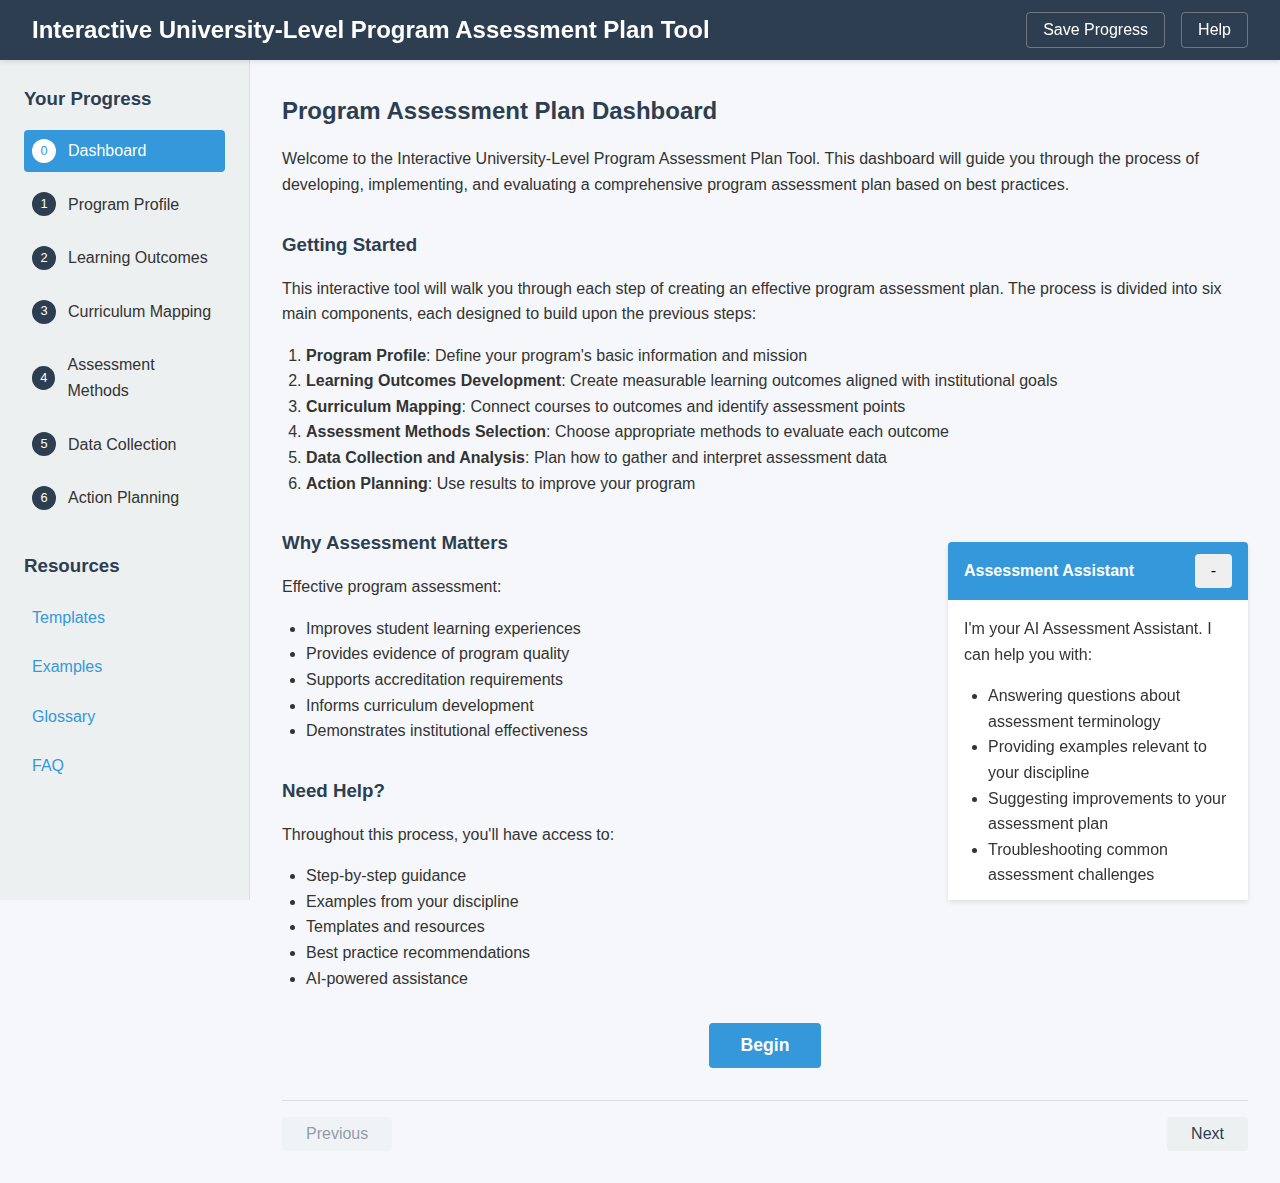
==== index.html @ 65277e97 "Add files via upload" ====
<!DOCTYPE html>
<html lang="en">
<head>
    <meta charset="UTF-8">
    <meta name="viewport" content="width=device-width, initial-scale=1.0">
    <title>Interactive Program Assessment Plan Tool</title>
    <link rel="stylesheet" href="styles.css">
</head>
<body>
    <div class="app-container">
        <header class="app-header">
            <h1>Interactive University-Level Program Assessment Plan Tool</h1>
            <div class="user-controls">
                <button id="save-progress-btn">Save Progress</button>
                <button id="help-btn">Help</button>
            </div>
        </header>

        <div class="main-content">
            <nav class="sidebar">
                <div class="progress-tracker">
                    <h3>Your Progress</h3>
                    <ul class="progress-list">
                        <li class="progress-item active" data-module="dashboard">
                            <span class="progress-number">0</span>
                            <span class="progress-label">Dashboard</span>
                        </li>
                        <li class="progress-item" data-module="program-profile">
                            <span class="progress-number">1</span>
                            <span class="progress-label">Program Profile</span>
                        </li>
                        <li class="progress-item" data-module="learning-outcomes">
                            <span class="progress-number">2</span>
                            <span class="progress-label">Learning Outcomes</span>
                        </li>
                        <li class="progress-item" data-module="curriculum-mapping">
                            <span class="progress-number">3</span>
                            <span class="progress-label">Curriculum Mapping</span>
                        </li>
                        <li class="progress-item" data-module="assessment-methods">
                            <span class="progress-number">4</span>
                            <span class="progress-label">Assessment Methods</span>
                        </li>
                        <li class="progress-item" data-module="data-collection">
                            <span class="progress-number">5</span>
                            <span class="progress-label">Data Collection</span>
                        </li>
                        <li class="progress-item" data-module="action-planning">
                            <span class="progress-number">6</span>
                            <span class="progress-label">Action Planning</span>
                        </li>
                    </ul>
                </div>
                <div class="resources-section">
                    <h3>Resources</h3>
                    <ul class="resources-list">
                        <li><a href="#" class="resource-link" data-resource="templates">Templates</a></li>
                        <li><a href="#" class="resource-link" data-resource="examples">Examples</a></li>
                        <li><a href="#" class="resource-link" data-resource="glossary">Glossary</a></li>
                        <li><a href="#" class="resource-link" data-resource="faq">FAQ</a></li>
                    </ul>
                </div>
            </nav>

            <div class="content-area">
                <div id="module-container" class="module-container">
                    <!-- Module content will be loaded here -->
                    <div id="dashboard-module" class="module-content active">
                        <h2>Program Assessment Plan Dashboard</h2>
                        <div class="welcome-message">
                            <p>Welcome to the Interactive University-Level Program Assessment Plan Tool. This dashboard will guide you through the process of developing, implementing, and evaluating a comprehensive program assessment plan based on best practices.</p>
                        </div>

                        <div class="getting-started">
                            <h3>Getting Started</h3>
                            <p>This interactive tool will walk you through each step of creating an effective program assessment plan. The process is divided into six main components, each designed to build upon the previous steps:</p>
                            <ol>
                                <li><strong>Program Profile</strong>: Define your program's basic information and mission</li>
                                <li><strong>Learning Outcomes Development</strong>: Create measurable learning outcomes aligned with institutional goals</li>
                                <li><strong>Curriculum Mapping</strong>: Connect courses to outcomes and identify assessment points</li>
                                <li><strong>Assessment Methods Selection</strong>: Choose appropriate methods to evaluate each outcome</li>
                                <li><strong>Data Collection and Analysis</strong>: Plan how to gather and interpret assessment data</li>
                                <li><strong>Action Planning</strong>: Use results to improve your program</li>
                            </ol>
                        </div>

                        <div class="why-assessment">
                            <h3>Why Assessment Matters</h3>
                            <p>Effective program assessment:</p>
                            <ul>
                                <li>Improves student learning experiences</li>
                                <li>Provides evidence of program quality</li>
                                <li>Supports accreditation requirements</li>
                                <li>Informs curriculum development</li>
                                <li>Demonstrates institutional effectiveness</li>
                            </ul>
                        </div>

                        <div class="help-section">
                            <h3>Need Help?</h3>
                            <p>Throughout this process, you'll have access to:</p>
                            <ul>
                                <li>Step-by-step guidance</li>
                                <li>Examples from your discipline</li>
                                <li>Templates and resources</li>
                                <li>Best practice recommendations</li>
                                <li>AI-powered assistance</li>
                            </ul>
                        </div>

                        <div class="action-buttons">
                            <button id="begin-btn" class="primary-btn">Begin</button>
                        </div>
                    </div>
                </div>

                <div class="module-navigation">
                    <button id="prev-btn" class="nav-btn" disabled>Previous</button>
                    <button id="next-btn" class="nav-btn">Next</button>
                </div>
            </div>
        </div>

        <div id="ai-assistant" class="ai-assistant">
            <div class="ai-assistant-header">
                <h3>Assessment Assistant</h3>
                <button id="toggle-assistant-btn">-</button>
            </div>
            <div class="ai-assistant-content">
                <p>I'm your AI Assessment Assistant. I can help you with:</p>
                <ul>
                    <li>Answering questions about assessment terminology</li>
                    <li>Providing examples relevant to your discipline</li>
                    <li>Suggesting improvements to your assessment plan</li>
                    <li>Troubleshooting common assessment challenges</li>
                </ul>
                <p>How can I help you with your assessment plan today?</p>
                <div class="ai-input-area">
                    <input type="text" id="ai-question-input" placeholder="Ask a question...">
                    <button id="ai-submit-btn">Ask</button>
                </div>
            </div>
        </div>

        <div id="help-modal" class="modal">
            <div class="modal-content">
                <span class="close-modal">&times;</span>
                <h2>Help & Instructions</h2>
                <div class="help-content">
                    <h3>Using the Assessment Plan Tool</h3>
                    <p>This interactive tool guides you through creating a comprehensive program assessment plan in six steps:</p>
                    <ol>
                        <li><strong>Navigation</strong>: Use the progress tracker on the left to move between modules or the Next/Previous buttons at the bottom of each page.</li>
                        <li><strong>Saving Progress</strong>: Click the "Save Progress" button at any time to save your work.</li>
                        <li><strong>Resources</strong>: Access templates, examples, and other resources from the sidebar.</li>
                        <li><strong>AI Assistant</strong>: Use the AI Assistant panel for guidance and to ask questions.</li>
                        <li><strong>Completing Modules</strong>: Each module must be completed before moving to the next, but you can return to previous modules to make changes.</li>
                        <li><strong>Final Plan</strong>: After completing all modules, you'll be able to generate your complete assessment plan document.</li>
                    </ol>
                    <h3>Keyboard Shortcuts</h3>
                    <ul>
                        <li><strong>Alt + N</strong>: Next module</li>
                        <li><strong>Alt + P</strong>: Previous module</li>
                        <li><strong>Alt + S</strong>: Save progress</li>
                        <li><strong>Alt + H</strong>: Open this help dialog</li>
                    </ul>
                </div>
            </div>
        </div>
    </div>

    <script src="script.js"></script>
</body>
</html>
---- styles.css ----
/* Main Styles for Interactive Program Assessment Plan Tool */

/* Base Styles and Variables */
:root {
    --primary-color: #2c3e50;
    --secondary-color: #3498db;
    --accent-color: #e74c3c;
    --light-color: #ecf0f1;
    --dark-color: #2c3e50;
    --success-color: #2ecc71;
    --warning-color: #f39c12;
    --text-color: #333;
    --sidebar-width: 250px;
    --header-height: 60px;
    --footer-height: 50px;
    --border-radius: 4px;
    --box-shadow: 0 2px 5px rgba(0, 0, 0, 0.1);
    --transition: all 0.3s ease;
}

* {
    box-sizing: border-box;
    margin: 0;
    padding: 0;
}

body {
    font-family: 'Segoe UI', Tahoma, Geneva, Verdana, sans-serif;
    line-height: 1.6;
    color: var(--text-color);
    background-color: #f5f7fa;
}

h1, h2, h3, h4, h5, h6 {
    margin-bottom: 1rem;
    color: var(--primary-color);
}

p {
    margin-bottom: 1rem;
}

ul, ol {
    margin-bottom: 1rem;
    padding-left: 1.5rem;
}

a {
    color: var(--secondary-color);
    text-decoration: none;
    transition: var(--transition);
}

a:hover {
    color: var(--primary-color);
    text-decoration: underline;
}

button {
    cursor: pointer;
    border: none;
    border-radius: var(--border-radius);
    padding: 0.5rem 1rem;
    font-size: 1rem;
    transition: var(--transition);
}

button:disabled {
    opacity: 0.5;
    cursor: not-allowed;
}

input, select, textarea {
    padding: 0.5rem;
    border: 1px solid #ddd;
    border-radius: var(--border-radius);
    font-size: 1rem;
    width: 100%;
}

/* Layout */
.app-container {
    display: flex;
    flex-direction: column;
    min-height: 100vh;
}

.app-header {
    background-color: var(--primary-color);
    color: white;
    padding: 1rem 2rem;
    display: flex;
    justify-content: space-between;
    align-items: center;
    height: var(--header-height);
    box-shadow: var(--box-shadow);
    position: sticky;
    top: 0;
    z-index: 100;
}

.app-header h1 {
    font-size: 1.5rem;
    margin: 0;
    color: white;
}

.user-controls {
    display: flex;
    gap: 1rem;
}

.user-controls button {
    background-color: transparent;
    color: white;
    border: 1px solid rgba(255, 255, 255, 0.3);
}

.user-controls button:hover {
    background-color: rgba(255, 255, 255, 0.1);
}

.main-content {
    display: flex;
    flex: 1;
}

.sidebar {
    width: var(--sidebar-width);
    background-color: var(--light-color);
    padding: 1.5rem;
    border-right: 1px solid #ddd;
    overflow-y: auto;
    height: calc(100vh - var(--header-height));
    position: sticky;
    top: var(--header-height);
}

.content-area {
    flex: 1;
    padding: 2rem;
    overflow-y: auto;
    display: flex;
    flex-direction: column;
}

.module-container {
    flex: 1;
    margin-bottom: 2rem;
}

.module-navigation {
    display: flex;
    justify-content: space-between;
    padding-top: 1rem;
    border-top: 1px solid #ddd;
}

/* Progress Tracker */
.progress-tracker {
    margin-bottom: 2rem;
}

.progress-list {
    list-style: none;
    padding: 0;
}

.progress-item {
    display: flex;
    align-items: center;
    margin-bottom: 0.75rem;
    padding: 0.5rem;
    border-radius: var(--border-radius);
    cursor: pointer;
    transition: var(--transition);
}

.progress-item:hover {
    background-color: rgba(0, 0, 0, 0.05);
}

.progress-item.active {
    background-color: var(--secondary-color);
    color: white;
}

.progress-item.completed {
    background-color: var(--light-color);
    color: var(--success-color);
}

.progress-number {
    display: flex;
    justify-content: center;
    align-items: center;
    width: 24px;
    height: 24px;
    border-radius: 50%;
    background-color: var(--primary-color);
    color: white;
    margin-right: 0.75rem;
    font-size: 0.8rem;
}

.progress-item.active .progress-number {
    background-color: white;
    color: var(--secondary-color);
}

.progress-item.completed .progress-number {
    background-color: var(--success-color);
    color: white;
}

/* Resources Section */
.resources-section {
    margin-top: 2rem;
}

.resources-list {
    list-style: none;
    padding: 0;
}

.resources-list li {
    margin-bottom: 0.5rem;
}

.resource-link {
    display: block;
    padding: 0.5rem;
    border-radius: var(--border-radius);
    transition: var(--transition);
}

.resource-link:hover {
    background-color: rgba(0, 0, 0, 0.05);
    text-decoration: none;
}

/* Module Content */
.module-content {
    display: none;
    animation: fadeIn 0.3s ease;
}

.module-content.active {
    display: block;
}

@keyframes fadeIn {
    from { opacity: 0; }
    to { opacity: 1; }
}

.welcome-message, .getting-started, .why-assessment, .help-section {
    margin-bottom: 2rem;
}

.action-buttons {
    margin-top: 2rem;
    display: flex;
    justify-content: center;
}

.primary-btn {
    background-color: var(--secondary-color);
    color: white;
    padding: 0.75rem 2rem;
    font-size: 1.1rem;
    font-weight: bold;
}

.primary-btn:hover {
    background-color: var(--primary-color);
}

.nav-btn {
    background-color: var(--light-color);
    color: var(--primary-color);
    padding: 0.5rem 1.5rem;
}

.nav-btn:hover:not(:disabled) {
    background-color: var(--primary-color);
    color: white;
}

/* AI Assistant */
.ai-assistant {
    position: fixed;
    bottom: 0;
    right: 2rem;
    width: 300px;
    background-color: white;
    border-radius: var(--border-radius) var(--border-radius) 0 0;
    box-shadow: var(--box-shadow);
    z-index: 50;
    transition: var(--transition);
}

.ai-assistant-header {
    background-color: var(--secondary-color);
    color: white;
    padding: 0.75rem 1rem;
    display: flex;
    justify-content: space-between;
    align-items: center;
    border-radius: var(--border-radius) var(--border-radius) 0 0;
    cursor: pointer;
}

.ai-assistant-header h3 {
    margin: 0;
    font-size: 1rem;
    color: white;
}

.ai-assistant-content {
    padding: 1rem;
    max-height: 300px;
    overflow-y: auto;
}

.ai-input-area {
    display: flex;
    margin-top: 1rem;
}

.ai-input-area input {
    flex: 1;
    border-top-right-radius: 0;
    border-bottom-right-radius: 0;
}

.ai-input-area button {
    border-top-left-radius: 0;
    border-bottom-left-radius: 0;
    background-color: var(--secondary-color);
    color: white;
}

.ai-assistant.collapsed .ai-assistant-content {
    display: none;
}

/* Modal */
.modal {
    display: none;
    position: fixed;
    top: 0;
    left: 0;
    width: 100%;
    height: 100%;
    background-color: rgba(0, 0, 0, 0.5);
    z-index: 1000;
    justify-content: center;
    align-items: center;
}

.modal-content {
    background-color: white;
    padding: 2rem;
    border-radius: var(--border-radius);
    max-width: 800px;
    width: 90%;
    max-height: 90vh;
    overflow-y: auto;
    position: relative;
}

.close-modal {
    position: absolute;
    top: 1rem;
    right: 1rem;
    font-size: 1.5rem;
    cursor: pointer;
}

/* Form Styles */
.form-group {
    margin-bottom: 1.5rem;
}

.form-group label {
    display: block;
    margin-bottom: 0.5rem;
    font-weight: bold;
}

.form-row {
    display: flex;
    gap: 1rem;
    margin-bottom: 1rem;
}

.form-col {
    flex: 1;
}

.help-text {
    font-size: 0.85rem;
    color: #666;
    margin-top: 0.25rem;
}

/* Tables */
table {
    width: 100%;
    border-collapse: collapse;
    margin-bottom: 1.5rem;
}

th, td {
    padding: 0.75rem;
    border: 1px solid #ddd;
    text-align: left;
}

th {
    background-color: var(--light-color);
    font-weight: bold;
}

/* Responsive Design */
@media (max-width: 768px) {
    .main-content {
        flex-direction: column;
    }
    
    .sidebar {
        width: 100%;
        height: auto;
        position: static;
        border-right: none;
        border-bottom: 1px solid #ddd;
    }
    
    .ai-assistant {
        width: 100%;
        right: 0;
    }
}
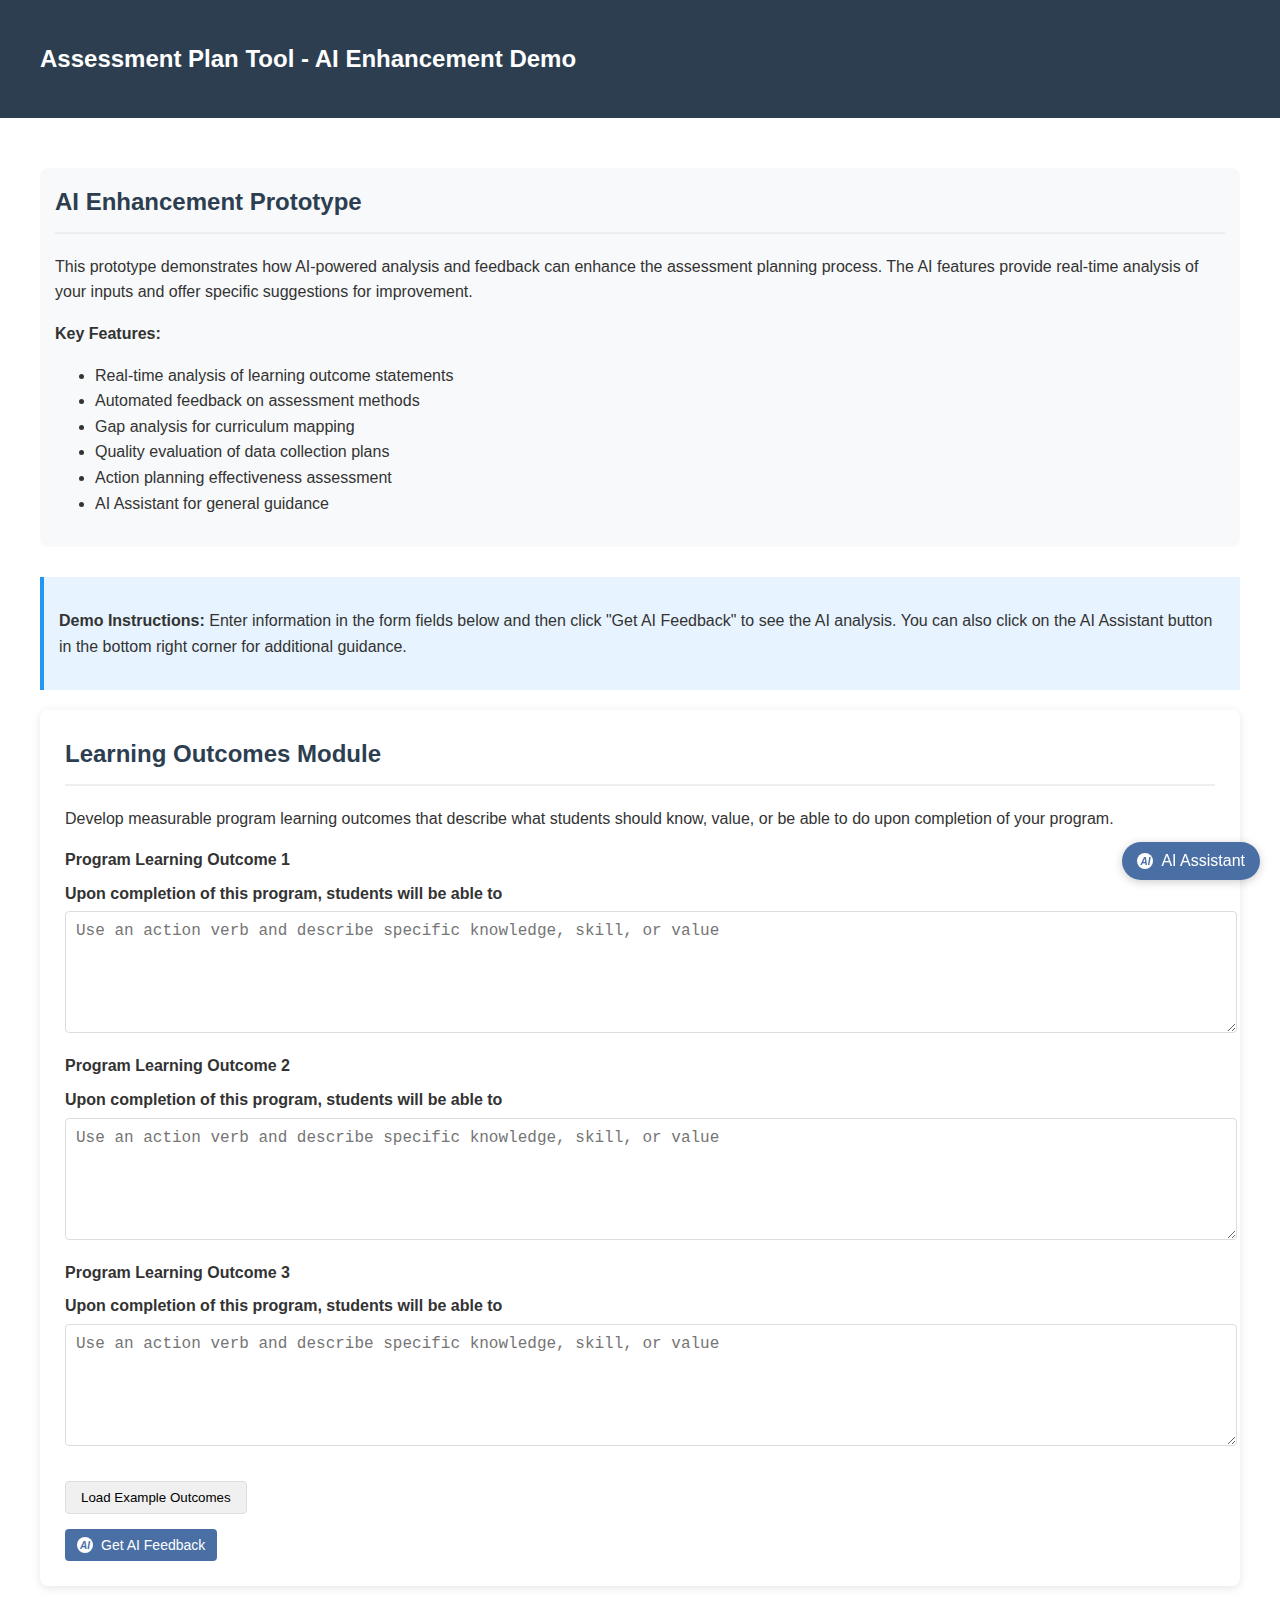
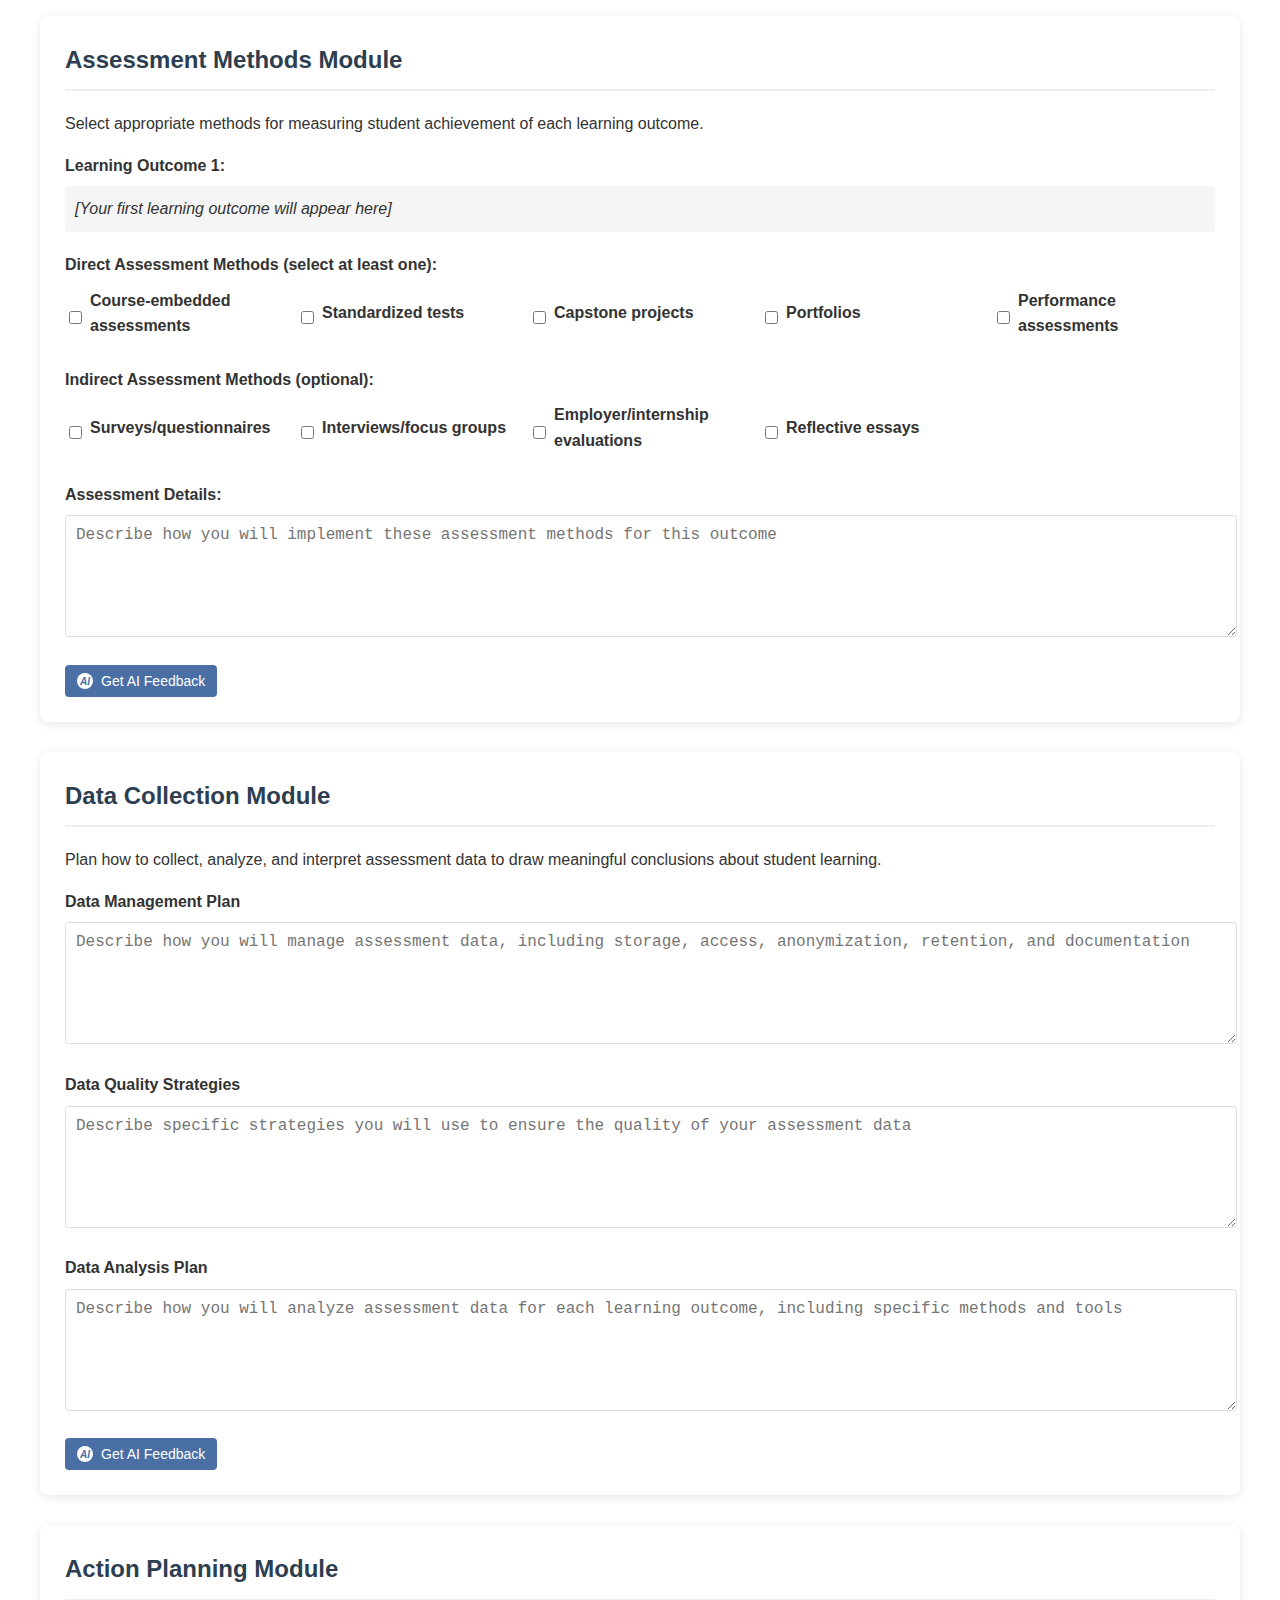
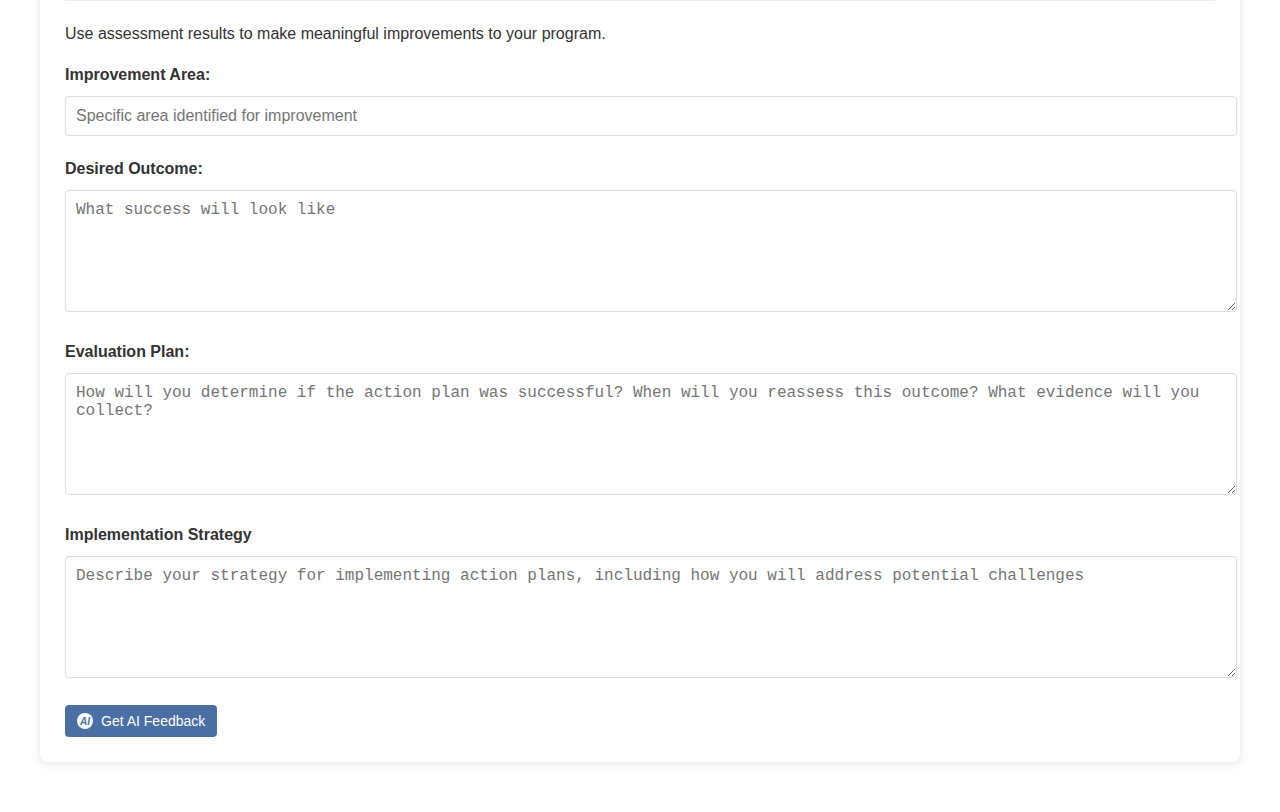
==== commit 1ce84451: "Add files via upload" ====
--- a/index.html
+++ b/index.html
@@ -3,172 +3,326 @@
 <head>
     <meta charset="UTF-8">
     <meta name="viewport" content="width=device-width, initial-scale=1.0">
-    <title>Interactive Program Assessment Plan Tool</title>
+    <title>Assessment Plan Tool - AI Enhancement Demo</title>
     <link rel="stylesheet" href="styles.css">
+    <style>
+        body {
+            font-family: Arial, sans-serif;
+            line-height: 1.6;
+            margin: 0;
+            padding: 0;
+            color: #333;
+        }
+        
+        .container {
+            max-width: 1200px;
+            margin: 0 auto;
+            padding: 20px;
+        }
+        
+        header {
+            background-color: #2c3e50;
+            color: white;
+            padding: 20px 0;
+            margin-bottom: 30px;
+        }
+        
+        header .container {
+            display: flex;
+            justify-content: space-between;
+            align-items: center;
+        }
+        
+        h1 {
+            margin: 0;
+            font-size: 24px;
+        }
+        
+        .module-section {
+            background-color: white;
+            border-radius: 8px;
+            box-shadow: 0 2px 10px rgba(0,0,0,0.1);
+            padding: 25px;
+            margin-bottom: 30px;
+        }
+        
+        h2 {
+            color: #2c3e50;
+            margin-top: 0;
+            border-bottom: 2px solid #eee;
+            padding-bottom: 10px;
+            margin-bottom: 20px;
+        }
+        
+        h3 {
+            color: #3498db;
+            margin-top: 25px;
+            margin-bottom: 15px;
+        }
+        
+        .form-group {
+            margin-bottom: 20px;
+        }
+        
+        label {
+            display: block;
+            margin-bottom: 8px;
+            font-weight: bold;
+        }
+        
+        input[type="text"], textarea, select {
+            width: 100%;
+            padding: 10px;
+            border: 1px solid #ddd;
+            border-radius: 4px;
+            font-size: 16px;
+        }
+        
+        textarea {
+            min-height: 100px;
+        }
+        
+        .help-text {
+            font-size: 14px;
+            color: #666;
+            margin-top: 5px;
+            margin-bottom: 8px;
+        }
+        
+        .outcome-input-container {
+            display: flex;
+            flex-direction: column;
+        }
+        
+        .outcome-prefix {
+            font-weight: bold;
+            margin-bottom: 5px;
+        }
+        
+        .demo-controls {
+            background-color: #f8f9fa;
+            padding: 15px;
+            border-radius: 8px;
+            margin-bottom: 30px;
+        }
+        
+        .demo-controls h2 {
+            margin-top: 0;
+        }
+        
+        .demo-note {
+            background-color: #e7f3fe;
+            border-left: 4px solid #2196F3;
+            padding: 15px;
+            margin: 20px 0;
+        }
+    </style>
 </head>
 <body>
-    <div class="app-container">
-        <header class="app-header">
-            <h1>Interactive University-Level Program Assessment Plan Tool</h1>
-            <div class="user-controls">
-                <button id="save-progress-btn">Save Progress</button>
-                <button id="help-btn">Help</button>
-            </div>
-        </header>
-
-        <div class="main-content">
-            <nav class="sidebar">
-                <div class="progress-tracker">
-                    <h3>Your Progress</h3>
-                    <ul class="progress-list">
-                        <li class="progress-item active" data-module="dashboard">
-                            <span class="progress-number">0</span>
-                            <span class="progress-label">Dashboard</span>
-                        </li>
-                        <li class="progress-item" data-module="program-profile">
-                            <span class="progress-number">1</span>
-                            <span class="progress-label">Program Profile</span>
-                        </li>
-                        <li class="progress-item" data-module="learning-outcomes">
-                            <span class="progress-number">2</span>
-                            <span class="progress-label">Learning Outcomes</span>
-                        </li>
-                        <li class="progress-item" data-module="curriculum-mapping">
-                            <span class="progress-number">3</span>
-                            <span class="progress-label">Curriculum Mapping</span>
-                        </li>
-                        <li class="progress-item" data-module="assessment-methods">
-                            <span class="progress-number">4</span>
-                            <span class="progress-label">Assessment Methods</span>
-                        </li>
-                        <li class="progress-item" data-module="data-collection">
-                            <span class="progress-number">5</span>
-                            <span class="progress-label">Data Collection</span>
-                        </li>
-                        <li class="progress-item" data-module="action-planning">
-                            <span class="progress-number">6</span>
-                            <span class="progress-label">Action Planning</span>
-                        </li>
-                    </ul>
-                </div>
-                <div class="resources-section">
-                    <h3>Resources</h3>
-                    <ul class="resources-list">
-                        <li><a href="#" class="resource-link" data-resource="templates">Templates</a></li>
-                        <li><a href="#" class="resource-link" data-resource="examples">Examples</a></li>
-                        <li><a href="#" class="resource-link" data-resource="glossary">Glossary</a></li>
-                        <li><a href="#" class="resource-link" data-resource="faq">FAQ</a></li>
-                    </ul>
-                </div>
-            </nav>
-
-            <div class="content-area">
-                <div id="module-container" class="module-container">
-                    <!-- Module content will be loaded here -->
-                    <div id="dashboard-module" class="module-content active">
-                        <h2>Program Assessment Plan Dashboard</h2>
-                        <div class="welcome-message">
-                            <p>Welcome to the Interactive University-Level Program Assessment Plan Tool. This dashboard will guide you through the process of developing, implementing, and evaluating a comprehensive program assessment plan based on best practices.</p>
-                        </div>
-
-                        <div class="getting-started">
-                            <h3>Getting Started</h3>
-                            <p>This interactive tool will walk you through each step of creating an effective program assessment plan. The process is divided into six main components, each designed to build upon the previous steps:</p>
-                            <ol>
-                                <li><strong>Program Profile</strong>: Define your program's basic information and mission</li>
-                                <li><strong>Learning Outcomes Development</strong>: Create measurable learning outcomes aligned with institutional goals</li>
-                                <li><strong>Curriculum Mapping</strong>: Connect courses to outcomes and identify assessment points</li>
-                                <li><strong>Assessment Methods Selection</strong>: Choose appropriate methods to evaluate each outcome</li>
-                                <li><strong>Data Collection and Analysis</strong>: Plan how to gather and interpret assessment data</li>
-                                <li><strong>Action Planning</strong>: Use results to improve your program</li>
-                            </ol>
-                        </div>
-
-                        <div class="why-assessment">
-                            <h3>Why Assessment Matters</h3>
-                            <p>Effective program assessment:</p>
-                            <ul>
-                                <li>Improves student learning experiences</li>
-                                <li>Provides evidence of program quality</li>
-                                <li>Supports accreditation requirements</li>
-                                <li>Informs curriculum development</li>
-                                <li>Demonstrates institutional effectiveness</li>
-                            </ul>
-                        </div>
-
-                        <div class="help-section">
-                            <h3>Need Help?</h3>
-                            <p>Throughout this process, you'll have access to:</p>
-                            <ul>
-                                <li>Step-by-step guidance</li>
-                                <li>Examples from your discipline</li>
-                                <li>Templates and resources</li>
-                                <li>Best practice recommendations</li>
-                                <li>AI-powered assistance</li>
-                            </ul>
-                        </div>
-
-                        <div class="action-buttons">
-                            <button id="begin-btn" class="primary-btn">Begin</button>
-                        </div>
-                    </div>
-                </div>
-
-                <div class="module-navigation">
-                    <button id="prev-btn" class="nav-btn" disabled>Previous</button>
-                    <button id="next-btn" class="nav-btn">Next</button>
-                </div>
-            </div>
-        </div>
-
-        <div id="ai-assistant" class="ai-assistant">
-            <div class="ai-assistant-header">
-                <h3>Assessment Assistant</h3>
-                <button id="toggle-assistant-btn">-</button>
-            </div>
-            <div class="ai-assistant-content">
-                <p>I'm your AI Assessment Assistant. I can help you with:</p>
-                <ul>
-                    <li>Answering questions about assessment terminology</li>
-                    <li>Providing examples relevant to your discipline</li>
-                    <li>Suggesting improvements to your assessment plan</li>
-                    <li>Troubleshooting common assessment challenges</li>
-                </ul>
-                <p>How can I help you with your assessment plan today?</p>
-                <div class="ai-input-area">
-                    <input type="text" id="ai-question-input" placeholder="Ask a question...">
-                    <button id="ai-submit-btn">Ask</button>
-                </div>
-            </div>
-        </div>
-
-        <div id="help-modal" class="modal">
-            <div class="modal-content">
-                <span class="close-modal">&times;</span>
-                <h2>Help & Instructions</h2>
-                <div class="help-content">
-                    <h3>Using the Assessment Plan Tool</h3>
-                    <p>This interactive tool guides you through creating a comprehensive program assessment plan in six steps:</p>
-                    <ol>
-                        <li><strong>Navigation</strong>: Use the progress tracker on the left to move between modules or the Next/Previous buttons at the bottom of each page.</li>
-                        <li><strong>Saving Progress</strong>: Click the "Save Progress" button at any time to save your work.</li>
-                        <li><strong>Resources</strong>: Access templates, examples, and other resources from the sidebar.</li>
-                        <li><strong>AI Assistant</strong>: Use the AI Assistant panel for guidance and to ask questions.</li>
-                        <li><strong>Completing Modules</strong>: Each module must be completed before moving to the next, but you can return to previous modules to make changes.</li>
-                        <li><strong>Final Plan</strong>: After completing all modules, you'll be able to generate your complete assessment plan document.</li>
-                    </ol>
-                    <h3>Keyboard Shortcuts</h3>
-                    <ul>
-                        <li><strong>Alt + N</strong>: Next module</li>
-                        <li><strong>Alt + P</strong>: Previous module</li>
-                        <li><strong>Alt + S</strong>: Save progress</li>
-                        <li><strong>Alt + H</strong>: Open this help dialog</li>
-                    </ul>
-                </div>
+    <header>
+        <div class="container">
+            <h1>Assessment Plan Tool - AI Enhancement Demo</h1>
+        </div>
+    </header>
+    
+    <div class="container">
+        <div class="demo-controls">
+            <h2>AI Enhancement Prototype</h2>
+            <p>This prototype demonstrates how AI-powered analysis and feedback can enhance the assessment planning process. The AI features provide real-time analysis of your inputs and offer specific suggestions for improvement.</p>
+            <p><strong>Key Features:</strong></p>
+            <ul>
+                <li>Real-time analysis of learning outcome statements</li>
+                <li>Automated feedback on assessment methods</li>
+                <li>Gap analysis for curriculum mapping</li>
+                <li>Quality evaluation of data collection plans</li>
+                <li>Action planning effectiveness assessment</li>
+                <li>AI Assistant for general guidance</li>
+            </ul>
+        </div>
+        
+        <div class="demo-note">
+            <p><strong>Demo Instructions:</strong> Enter information in the form fields below and then click "Get AI Feedback" to see the AI analysis. You can also click on the AI Assistant button in the bottom right corner for additional guidance.</p>
+        </div>
+        
+        <div class="module-section">
+            <h2>Learning Outcomes Module</h2>
+            <p>Develop measurable program learning outcomes that describe what students should know, value, or be able to do upon completion of your program.</p>
+            
+            <div class="form-group outcome-form-group">
+                <label for="learning-outcome-1">Program Learning Outcome 1</label>
+                <div class="outcome-input-container">
+                    <div class="outcome-prefix">Upon completion of this program, students will be able to</div>
+                    <textarea id="learning-outcome-1" rows="3" placeholder="Use an action verb and describe specific knowledge, skill, or value"></textarea>
+                </div>
+                <div class="outcome-feedback" id="feedback-1"></div>
+            </div>
+            
+            <div class="form-group outcome-form-group">
+                <label for="learning-outcome-2">Program Learning Outcome 2</label>
+                <div class="outcome-input-container">
+                    <div class="outcome-prefix">Upon completion of this program, students will be able to</div>
+                    <textarea id="learning-outcome-2" rows="3" placeholder="Use an action verb and describe specific knowledge, skill, or value"></textarea>
+                </div>
+                <div class="outcome-feedback" id="feedback-2"></div>
+            </div>
+            
+            <div class="form-group outcome-form-group">
+                <label for="learning-outcome-3">Program Learning Outcome 3</label>
+                <div class="outcome-input-container">
+                    <div class="outcome-prefix">Upon completion of this program, students will be able to</div>
+                    <textarea id="learning-outcome-3" rows="3" placeholder="Use an action verb and describe specific knowledge, skill, or value"></textarea>
+                </div>
+                <div class="outcome-feedback" id="feedback-3"></div>
+            </div>
+        </div>
+        
+        <div class="module-section">
+            <h2>Assessment Methods Module</h2>
+            <p>Select appropriate methods for measuring student achievement of each learning outcome.</p>
+            
+            <div class="form-group">
+                <label for="outcome-text-1">Learning Outcome 1:</label>
+                <div class="outcome-text" id="outcome-text-1">[Your first learning outcome will appear here]</div>
+            </div>
+            
+            <div class="form-group">
+                <label>Direct Assessment Methods (select at least one):</label>
+                <div class="checkbox-group">
+                    <div class="checkbox-item">
+                        <input type="checkbox" id="direct-1-1" name="direct-1">
+                        <label for="direct-1-1">Course-embedded assessments</label>
+                    </div>
+                    <div class="checkbox-item">
+                        <input type="checkbox" id="direct-1-2" name="direct-1">
+                        <label for="direct-1-2">Standardized tests</label>
+                    </div>
+                    <div class="checkbox-item">
+                        <input type="checkbox" id="direct-1-3" name="direct-1">
+                        <label for="direct-1-3">Capstone projects</label>
+                    </div>
+                    <div class="checkbox-item">
+                        <input type="checkbox" id="direct-1-4" name="direct-1">
+                        <label for="direct-1-4">Portfolios</label>
+                    </div>
+                    <div class="checkbox-item">
+                        <input type="checkbox" id="direct-1-5" name="direct-1">
+                        <label for="direct-1-5">Performance assessments</label>
+                    </div>
+                </div>
+            </div>
+            
+            <div class="form-group">
+                <label>Indirect Assessment Methods (optional):</label>
+                <div class="checkbox-group">
+                    <div class="checkbox-item">
+                        <input type="checkbox" id="indirect-1-1" name="indirect-1">
+                        <label for="indirect-1-1">Surveys/questionnaires</label>
+                    </div>
+                    <div class="checkbox-item">
+                        <input type="checkbox" id="indirect-1-2" name="indirect-1">
+                        <label for="indirect-1-2">Interviews/focus groups</label>
+                    </div>
+                    <div class="checkbox-item">
+                        <input type="checkbox" id="indirect-1-3" name="indirect-1">
+                        <label for="indirect-1-3">Employer/internship evaluations</label>
+                    </div>
+                    <div class="checkbox-item">
+                        <input type="checkbox" id="indirect-1-4" name="indirect-1">
+                        <label for="indirect-1-4">Reflective essays</label>
+                    </div>
+                </div>
+            </div>
+            
+            <div class="form-group">
+                <label for="assessment-details-1">Assessment Details:</label>
+                <textarea id="assessment-details-1" rows="3" placeholder="Describe how you will implement these assessment methods for this outcome"></textarea>
+            </div>
+        </div>
+        
+        <div class="module-section">
+            <h2>Data Collection Module</h2>
+            <p>Plan how to collect, analyze, and interpret assessment data to draw meaningful conclusions about student learning.</p>
+            
+            <div class="form-group">
+                <label for="data-management">Data Management Plan</label>
+                <textarea id="data-management" rows="5" placeholder="Describe how you will manage assessment data, including storage, access, anonymization, retention, and documentation"></textarea>
+            </div>
+            
+            <div class="form-group">
+                <label for="quality-strategies">Data Quality Strategies</label>
+                <textarea id="quality-strategies" rows="4" placeholder="Describe specific strategies you will use to ensure the quality of your assessment data"></textarea>
+            </div>
+            
+            <div class="form-group">
+                <label for="analysis-plan">Data Analysis Plan</label>
+                <textarea id="analysis-plan" rows="5" placeholder="Describe how you will analyze assessment data for each learning outcome, including specific methods and tools"></textarea>
+            </div>
+        </div>
+        
+        <div class="module-section">
+            <h2>Action Planning Module</h2>
+            <p>Use assessment results to make meaningful improvements to your program.</p>
+            
+            <div class="form-group">
+                <label for="improvement-area-1">Improvement Area:</label>
+                <input type="text" id="improvement-area-1" placeholder="Specific area identified for improvement">
+            </div>
+            
+            <div class="form-group">
+                <label for="desired-outcome-1">Desired Outcome:</label>
+                <textarea id="desired-outcome-1" rows="2" placeholder="What success will look like"></textarea>
+            </div>
+            
+            <div class="form-group">
+                <label for="evaluation-plan-1">Evaluation Plan:</label>
+                <textarea id="evaluation-plan-1" rows="4" placeholder="How will you determine if the action plan was successful? When will you reassess this outcome? What evidence will you collect?"></textarea>
+            </div>
+            
+            <div class="form-group">
+                <label for="implementation-strategy">Implementation Strategy</label>
+                <textarea id="implementation-strategy" rows="5" placeholder="Describe your strategy for implementing action plans, including how you will address potential challenges"></textarea>
             </div>
         </div>
     </div>
-
-    <script src="script.js"></script>
+    
+    <script src="ai_enhancement.js"></script>
+    <script>
+        // Update outcome text when learning outcomes are entered
+        document.getElementById('learning-outcome-1').addEventListener('input', function() {
+            document.getElementById('outcome-text-1').textContent = 
+                "Upon completion of this program, students will be able to " + this.value;
+        });
+        
+        // Example outcomes for quick testing
+        const exampleOutcomes = [
+            "understand the fundamental principles of the discipline.",
+            "analyze complex problems using appropriate theoretical frameworks and methodologies.",
+            "evaluate research findings and their implications for professional practice.",
+            "create innovative solutions to address challenges in the field."
+        ];
+        
+        // Add example button for demonstration purposes
+        const learningOutcomeSection = document.querySelector('.module-section');
+        const exampleBtn = document.createElement('button');
+        exampleBtn.className = 'secondary-btn';
+        exampleBtn.textContent = 'Load Example Outcomes';
+        exampleBtn.style.marginTop = '15px';
+        exampleBtn.style.padding = '8px 15px';
+        exampleBtn.style.backgroundColor = '#f0f0f0';
+        exampleBtn.style.border = '1px solid #ddd';
+        exampleBtn.style.borderRadius = '4px';
+        exampleBtn.style.cursor = 'pointer';
+        
+        exampleBtn.addEventListener('click', function() {
+            document.getElementById('learning-outcome-1').value = exampleOutcomes[0];
+            document.getElementById('learning-outcome-2').value = exampleOutcomes[1];
+            document.getElementById('learning-outcome-3').value = exampleOutcomes[2];
+            
+            // Trigger the input event to update outcome text
+            document.getElementById('learning-outcome-1').dispatchEvent(new Event('input'));
+        });
+        
+        learningOutcomeSection.appendChild(exampleBtn);
+    </script>
 </body>
 </html>
--- a/styles.css
+++ b/styles.css
@@ -1,444 +1,421 @@
-/* Main Styles for Interactive Program Assessment Plan Tool */
-
-/* Base Styles and Variables */
-:root {
-    --primary-color: #2c3e50;
-    --secondary-color: #3498db;
-    --accent-color: #e74c3c;
-    --light-color: #ecf0f1;
-    --dark-color: #2c3e50;
-    --success-color: #2ecc71;
-    --warning-color: #f39c12;
-    --text-color: #333;
-    --sidebar-width: 250px;
-    --header-height: 60px;
-    --footer-height: 50px;
-    --border-radius: 4px;
-    --box-shadow: 0 2px 5px rgba(0, 0, 0, 0.1);
-    --transition: all 0.3s ease;
-}
-
-* {
-    box-sizing: border-box;
-    margin: 0;
-    padding: 0;
-}
-
-body {
-    font-family: 'Segoe UI', Tahoma, Geneva, Verdana, sans-serif;
-    line-height: 1.6;
-    color: var(--text-color);
-    background-color: #f5f7fa;
-}
-
-h1, h2, h3, h4, h5, h6 {
-    margin-bottom: 1rem;
-    color: var(--primary-color);
-}
-
-p {
-    margin-bottom: 1rem;
-}
-
-ul, ol {
-    margin-bottom: 1rem;
-    padding-left: 1.5rem;
-}
-
-a {
-    color: var(--secondary-color);
-    text-decoration: none;
-    transition: var(--transition);
-}
-
-a:hover {
-    color: var(--primary-color);
-    text-decoration: underline;
-}
-
-button {
-    cursor: pointer;
-    border: none;
-    border-radius: var(--border-radius);
-    padding: 0.5rem 1rem;
-    font-size: 1rem;
-    transition: var(--transition);
-}
-
-button:disabled {
-    opacity: 0.5;
-    cursor: not-allowed;
-}
-
-input, select, textarea {
-    padding: 0.5rem;
-    border: 1px solid #ddd;
-    border-radius: var(--border-radius);
-    font-size: 1rem;
-    width: 100%;
-}
-
-/* Layout */
-.app-container {
-    display: flex;
-    flex-direction: column;
-    min-height: 100vh;
-}
-
-.app-header {
-    background-color: var(--primary-color);
-    color: white;
-    padding: 1rem 2rem;
-    display: flex;
-    justify-content: space-between;
-    align-items: center;
-    height: var(--header-height);
-    box-shadow: var(--box-shadow);
-    position: sticky;
-    top: 0;
-    z-index: 100;
-}
-
-.app-header h1 {
-    font-size: 1.5rem;
-    margin: 0;
-    color: white;
-}
-
-.user-controls {
-    display: flex;
-    gap: 1rem;
-}
-
-.user-controls button {
-    background-color: transparent;
-    color: white;
-    border: 1px solid rgba(255, 255, 255, 0.3);
-}
-
-.user-controls button:hover {
-    background-color: rgba(255, 255, 255, 0.1);
-}
-
-.main-content {
-    display: flex;
-    flex: 1;
-}
-
-.sidebar {
-    width: var(--sidebar-width);
-    background-color: var(--light-color);
-    padding: 1.5rem;
-    border-right: 1px solid #ddd;
-    overflow-y: auto;
-    height: calc(100vh - var(--header-height));
-    position: sticky;
-    top: var(--header-height);
-}
-
-.content-area {
-    flex: 1;
-    padding: 2rem;
-    overflow-y: auto;
-    display: flex;
-    flex-direction: column;
-}
-
-.module-container {
-    flex: 1;
-    margin-bottom: 2rem;
-}
-
-.module-navigation {
-    display: flex;
-    justify-content: space-between;
-    padding-top: 1rem;
-    border-top: 1px solid #ddd;
-}
-
-/* Progress Tracker */
-.progress-tracker {
-    margin-bottom: 2rem;
-}
-
-.progress-list {
-    list-style: none;
-    padding: 0;
-}
-
-.progress-item {
-    display: flex;
-    align-items: center;
-    margin-bottom: 0.75rem;
-    padding: 0.5rem;
-    border-radius: var(--border-radius);
-    cursor: pointer;
-    transition: var(--transition);
-}
-
-.progress-item:hover {
-    background-color: rgba(0, 0, 0, 0.05);
-}
-
-.progress-item.active {
-    background-color: var(--secondary-color);
-    color: white;
-}
-
-.progress-item.completed {
-    background-color: var(--light-color);
-    color: var(--success-color);
-}
-
-.progress-number {
-    display: flex;
-    justify-content: center;
-    align-items: center;
-    width: 24px;
-    height: 24px;
-    border-radius: 50%;
-    background-color: var(--primary-color);
-    color: white;
-    margin-right: 0.75rem;
-    font-size: 0.8rem;
-}
-
-.progress-item.active .progress-number {
-    background-color: white;
-    color: var(--secondary-color);
-}
-
-.progress-item.completed .progress-number {
-    background-color: var(--success-color);
-    color: white;
-}
-
-/* Resources Section */
-.resources-section {
-    margin-top: 2rem;
-}
-
-.resources-list {
-    list-style: none;
-    padding: 0;
-}
-
-.resources-list li {
-    margin-bottom: 0.5rem;
-}
-
-.resource-link {
-    display: block;
-    padding: 0.5rem;
-    border-radius: var(--border-radius);
-    transition: var(--transition);
-}
-
-.resource-link:hover {
-    background-color: rgba(0, 0, 0, 0.05);
-    text-decoration: none;
-}
-
-/* Module Content */
-.module-content {
-    display: none;
-    animation: fadeIn 0.3s ease;
-}
-
-.module-content.active {
-    display: block;
-}
-
-@keyframes fadeIn {
-    from { opacity: 0; }
-    to { opacity: 1; }
-}
-
-.welcome-message, .getting-started, .why-assessment, .help-section {
-    margin-bottom: 2rem;
-}
-
-.action-buttons {
-    margin-top: 2rem;
-    display: flex;
-    justify-content: center;
-}
-
-.primary-btn {
-    background-color: var(--secondary-color);
-    color: white;
-    padding: 0.75rem 2rem;
-    font-size: 1.1rem;
-    font-weight: bold;
-}
-
-.primary-btn:hover {
-    background-color: var(--primary-color);
-}
-
-.nav-btn {
-    background-color: var(--light-color);
-    color: var(--primary-color);
-    padding: 0.5rem 1.5rem;
-}
-
-.nav-btn:hover:not(:disabled) {
-    background-color: var(--primary-color);
-    color: white;
-}
-
-/* AI Assistant */
-.ai-assistant {
-    position: fixed;
-    bottom: 0;
-    right: 2rem;
-    width: 300px;
-    background-color: white;
-    border-radius: var(--border-radius) var(--border-radius) 0 0;
-    box-shadow: var(--box-shadow);
-    z-index: 50;
-    transition: var(--transition);
-}
-
-.ai-assistant-header {
-    background-color: var(--secondary-color);
-    color: white;
-    padding: 0.75rem 1rem;
-    display: flex;
-    justify-content: space-between;
-    align-items: center;
-    border-radius: var(--border-radius) var(--border-radius) 0 0;
-    cursor: pointer;
-}
-
-.ai-assistant-header h3 {
-    margin: 0;
-    font-size: 1rem;
-    color: white;
+/* AI Enhancement Prototype Styles */
+
+/* Base styles for AI feedback elements */
+.ai-feedback-btn {
+  background-color: #4a6fa5;
+  color: white;
+  border: none;
+  padding: 8px 12px;
+  border-radius: 4px;
+  cursor: pointer;
+  margin-top: 15px;
+  display: flex;
+  align-items: center;
+  font-size: 14px;
+  transition: background-color 0.2s;
+}
+
+.ai-feedback-btn:hover {
+  background-color: #3a5a8c;
+}
+
+.ai-icon {
+  display: inline-block;
+  width: 16px;
+  height: 16px;
+  background-color: white;
+  border-radius: 50%;
+  margin-right: 8px;
+  position: relative;
+}
+
+.ai-icon:before {
+  content: "AI";
+  font-size: 10px;
+  font-weight: bold;
+  color: #4a6fa5;
+  position: absolute;
+  top: 50%;
+  left: 50%;
+  transform: translate(-50%, -50%);
+}
+
+/* Feedback panel styling */
+.ai-feedback-panel {
+  margin-top: 20px;
+  border-radius: 6px;
+  box-shadow: 0 2px 10px rgba(0,0,0,0.1);
+  overflow: hidden;
+  background-color: white;
+}
+
+.ai-feedback-panel.excellent {
+  border-left: 5px solid #4CAF50;
+}
+
+.ai-feedback-panel.good {
+  border-left: 5px solid #2196F3;
+}
+
+.ai-feedback-panel.fair {
+  border-left: 5px solid #FF9800;
+}
+
+.ai-feedback-panel.poor {
+  border-left: 5px solid #F44336;
+}
+
+.ai-feedback-header {
+  display: flex;
+  justify-content: space-between;
+  align-items: center;
+  padding: 12px 15px;
+  background-color: #f5f5f5;
+  border-bottom: 1px solid #ddd;
+}
+
+.ai-feedback-header h4 {
+  margin: 0;
+  font-size: 16px;
+  display: flex;
+  align-items: center;
+}
+
+.ai-feedback-header h4:before {
+  content: "";
+  display: inline-block;
+  width: 18px;
+  height: 18px;
+  background-color: #4a6fa5;
+  border-radius: 50%;
+  margin-right: 8px;
+  position: relative;
+}
+
+.ai-feedback-header h4:after {
+  content: "AI";
+  font-size: 10px;
+  font-weight: bold;
+  color: white;
+  position: absolute;
+  margin-left: 5px;
+}
+
+.ai-close-btn {
+  background: none;
+  border: none;
+  font-size: 20px;
+  cursor: pointer;
+  color: #666;
+}
+
+/* Overall assessment section */
+.ai-overall-assessment {
+  padding: 15px;
+  background-color: #f9f9f9;
+  border-bottom: 1px solid #eee;
+}
+
+.ai-quality-label {
+  display: inline-block;
+  padding: 3px 8px;
+  border-radius: 3px;
+  font-weight: bold;
+  font-size: 14px;
+  margin-bottom: 5px;
+}
+
+.excellent .ai-quality-label {
+  background-color: #E8F5E9;
+  color: #2E7D32;
+}
+
+.good .ai-quality-label {
+  background-color: #E3F2FD;
+  color: #1565C0;
+}
+
+.fair .ai-quality-label {
+  background-color: #FFF3E0;
+  color: #EF6C00;
+}
+
+.poor .ai-quality-label {
+  background-color: #FFEBEE;
+  color: #C62828;
+}
+
+/* Feedback items list */
+.ai-feedback-items {
+  list-style: none;
+  padding: 0;
+  margin: 0;
+}
+
+.ai-feedback-item {
+  padding: 15px;
+  border-bottom: 1px solid #eee;
+}
+
+.ai-feedback-item:last-child {
+  border-bottom: none;
+}
+
+.ai-feedback-item.error {
+  background-color: #FFEBEE;
+}
+
+.ai-feedback-item.warning {
+  background-color: #FFF8E1;
+}
+
+.ai-feedback-item.suggestion {
+  background-color: #E8F5E9;
+}
+
+.ai-feedback-item.info {
+  background-color: #E3F2FD;
+}
+
+.ai-feedback-item strong {
+  display: block;
+  margin-bottom: 5px;
+}
+
+.ai-suggestion {
+  margin-top: 10px;
+  padding: 8px;
+  background-color: #f5f5f5;
+  border-radius: 4px;
+}
+
+/* Inline feedback styling */
+.ai-inline-feedback {
+  display: flex;
+  align-items: flex-start;
+  margin-top: 5px;
+  padding: 8px;
+  border-radius: 4px;
+  font-size: 14px;
+}
+
+.ai-inline-feedback.good {
+  background-color: #E8F5E9;
+}
+
+.ai-inline-feedback.fair {
+  background-color: #FFF3E0;
+}
+
+.ai-inline-feedback.poor {
+  background-color: #FFEBEE;
+}
+
+.ai-feedback-icon {
+  display: inline-block;
+  width: 20px;
+  height: 20px;
+  border-radius: 50%;
+  text-align: center;
+  line-height: 20px;
+  margin-right: 8px;
+  flex-shrink: 0;
+}
+
+.good .ai-feedback-icon {
+  background-color: #4CAF50;
+  color: white;
+}
+
+.fair .ai-feedback-icon {
+  background-color: #FF9800;
+  color: white;
+}
+
+.poor .ai-feedback-icon {
+  background-color: #F44336;
+  color: white;
+}
+
+.ai-feedback-text {
+  flex-grow: 1;
+}
+
+.ai-more-btn {
+  background: none;
+  border: none;
+  color: #4a6fa5;
+  padding: 0;
+  font-size: 13px;
+  cursor: pointer;
+  text-decoration: underline;
+  margin-top: 5px;
+}
+
+/* Modal styling */
+.ai-suggestions-modal {
+  position: fixed;
+  top: 0;
+  left: 0;
+  width: 100%;
+  height: 100%;
+  background-color: rgba(0,0,0,0.5);
+  display: flex;
+  justify-content: center;
+  align-items: center;
+  z-index: 1000;
+}
+
+.ai-modal-content {
+  background-color: white;
+  padding: 20px;
+  border-radius: 6px;
+  max-width: 500px;
+  width: 90%;
+  max-height: 80vh;
+  overflow-y: auto;
+  position: relative;
+}
+
+.ai-modal-close {
+  position: absolute;
+  top: 10px;
+  right: 15px;
+  font-size: 24px;
+  cursor: pointer;
+  color: #666;
+}
+
+/* AI Assistant styling */
+#ai-assistant-btn {
+  position: fixed;
+  bottom: 20px;
+  right: 20px;
+  background-color: #4a6fa5;
+  color: white;
+  border: none;
+  padding: 10px 15px;
+  border-radius: 30px;
+  cursor: pointer;
+  font-size: 16px;
+  box-shadow: 0 2px 10px rgba(0,0,0,0.2);
+  z-index: 100;
+  display: flex;
+  align-items: center;
+  transition: background-color 0.2s;
+}
+
+#ai-assistant-btn:hover {
+  background-color: #3a5a8c;
+}
+
+.ai-assistant-modal {
+  position: fixed;
+  bottom: 80px;
+  right: 20px;
+  width: 350px;
+  background-color: white;
+  border-radius: 10px;
+  box-shadow: 0 5px 15px rgba(0,0,0,0.2);
+  z-index: 1000;
+  overflow: hidden;
 }
 
 .ai-assistant-content {
-    padding: 1rem;
-    max-height: 300px;
-    overflow-y: auto;
-}
-
-.ai-input-area {
-    display: flex;
-    margin-top: 1rem;
-}
-
-.ai-input-area input {
-    flex: 1;
-    border-top-right-radius: 0;
-    border-bottom-right-radius: 0;
-}
-
-.ai-input-area button {
-    border-top-left-radius: 0;
-    border-bottom-left-radius: 0;
-    background-color: var(--secondary-color);
-    color: white;
-}
-
-.ai-assistant.collapsed .ai-assistant-content {
-    display: none;
-}
-
-/* Modal */
-.modal {
-    display: none;
-    position: fixed;
-    top: 0;
-    left: 0;
-    width: 100%;
-    height: 100%;
-    background-color: rgba(0, 0, 0, 0.5);
-    z-index: 1000;
-    justify-content: center;
-    align-items: center;
-}
-
-.modal-content {
-    background-color: white;
-    padding: 2rem;
-    border-radius: var(--border-radius);
-    max-width: 800px;
+  padding: 20px;
+  max-height: 500px;
+  overflow-y: auto;
+}
+
+.ai-assistant-options {
+  display: grid;
+  grid-template-columns: 1fr 1fr;
+  gap: 10px;
+  margin: 15px 0;
+}
+
+.ai-option-btn {
+  background-color: #f5f5f5;
+  border: 1px solid #ddd;
+  padding: 10px;
+  border-radius: 4px;
+  cursor: pointer;
+  text-align: center;
+  transition: background-color 0.2s;
+}
+
+.ai-option-btn:hover {
+  background-color: #e0e0e0;
+}
+
+.ai-assistant-response {
+  margin-top: 15px;
+  padding-top: 15px;
+  border-top: 1px solid #eee;
+}
+
+/* Tab styling for examples */
+.ai-examples-tabs {
+  display: flex;
+  border-bottom: 1px solid #ddd;
+  margin-bottom: 10px;
+}
+
+.ai-tab-btn {
+  background: none;
+  border: none;
+  padding: 8px 12px;
+  cursor: pointer;
+  opacity: 0.7;
+}
+
+.ai-tab-btn.active {
+  opacity: 1;
+  border-bottom: 2px solid #4a6fa5;
+}
+
+.ai-tab-content {
+  display: none;
+}
+
+.ai-tab-content.active {
+  display: block;
+}
+
+/* Form element styling */
+.checkbox-group {
+  display: grid;
+  grid-template-columns: repeat(auto-fill, minmax(200px, 1fr));
+  gap: 10px;
+  margin-top: 10px;
+}
+
+.checkbox-item {
+  display: flex;
+  align-items: center;
+}
+
+.checkbox-item input[type="checkbox"] {
+  margin-right: 8px;
+}
+
+.outcome-text {
+  background-color: #f5f5f5;
+  padding: 10px;
+  border-radius: 4px;
+  font-style: italic;
+  margin-bottom: 15px;
+}
+
+/* Responsive adjustments */
+@media (max-width: 768px) {
+  .checkbox-group {
+    grid-template-columns: 1fr;
+  }
+  
+  .ai-assistant-modal {
     width: 90%;
-    max-height: 90vh;
-    overflow-y: auto;
-    position: relative;
-}
-
-.close-modal {
-    position: absolute;
-    top: 1rem;
-    right: 1rem;
-    font-size: 1.5rem;
-    cursor: pointer;
-}
-
-/* Form Styles */
-.form-group {
-    margin-bottom: 1.5rem;
-}
-
-.form-group label {
-    display: block;
-    margin-bottom: 0.5rem;
-    font-weight: bold;
-}
-
-.form-row {
-    display: flex;
-    gap: 1rem;
-    margin-bottom: 1rem;
-}
-
-.form-col {
-    flex: 1;
-}
-
-.help-text {
-    font-size: 0.85rem;
-    color: #666;
-    margin-top: 0.25rem;
-}
-
-/* Tables */
-table {
-    width: 100%;
-    border-collapse: collapse;
-    margin-bottom: 1.5rem;
-}
-
-th, td {
-    padding: 0.75rem;
-    border: 1px solid #ddd;
-    text-align: left;
-}
-
-th {
-    background-color: var(--light-color);
-    font-weight: bold;
-}
-
-/* Responsive Design */
-@media (max-width: 768px) {
-    .main-content {
-        flex-direction: column;
-    }
-    
-    .sidebar {
-        width: 100%;
-        height: auto;
-        position: static;
-        border-right: none;
-        border-bottom: 1px solid #ddd;
-    }
-    
-    .ai-assistant {
-        width: 100%;
-        right: 0;
-    }
-}
+    right: 5%;
+    left: 5%;
+  }
+}
